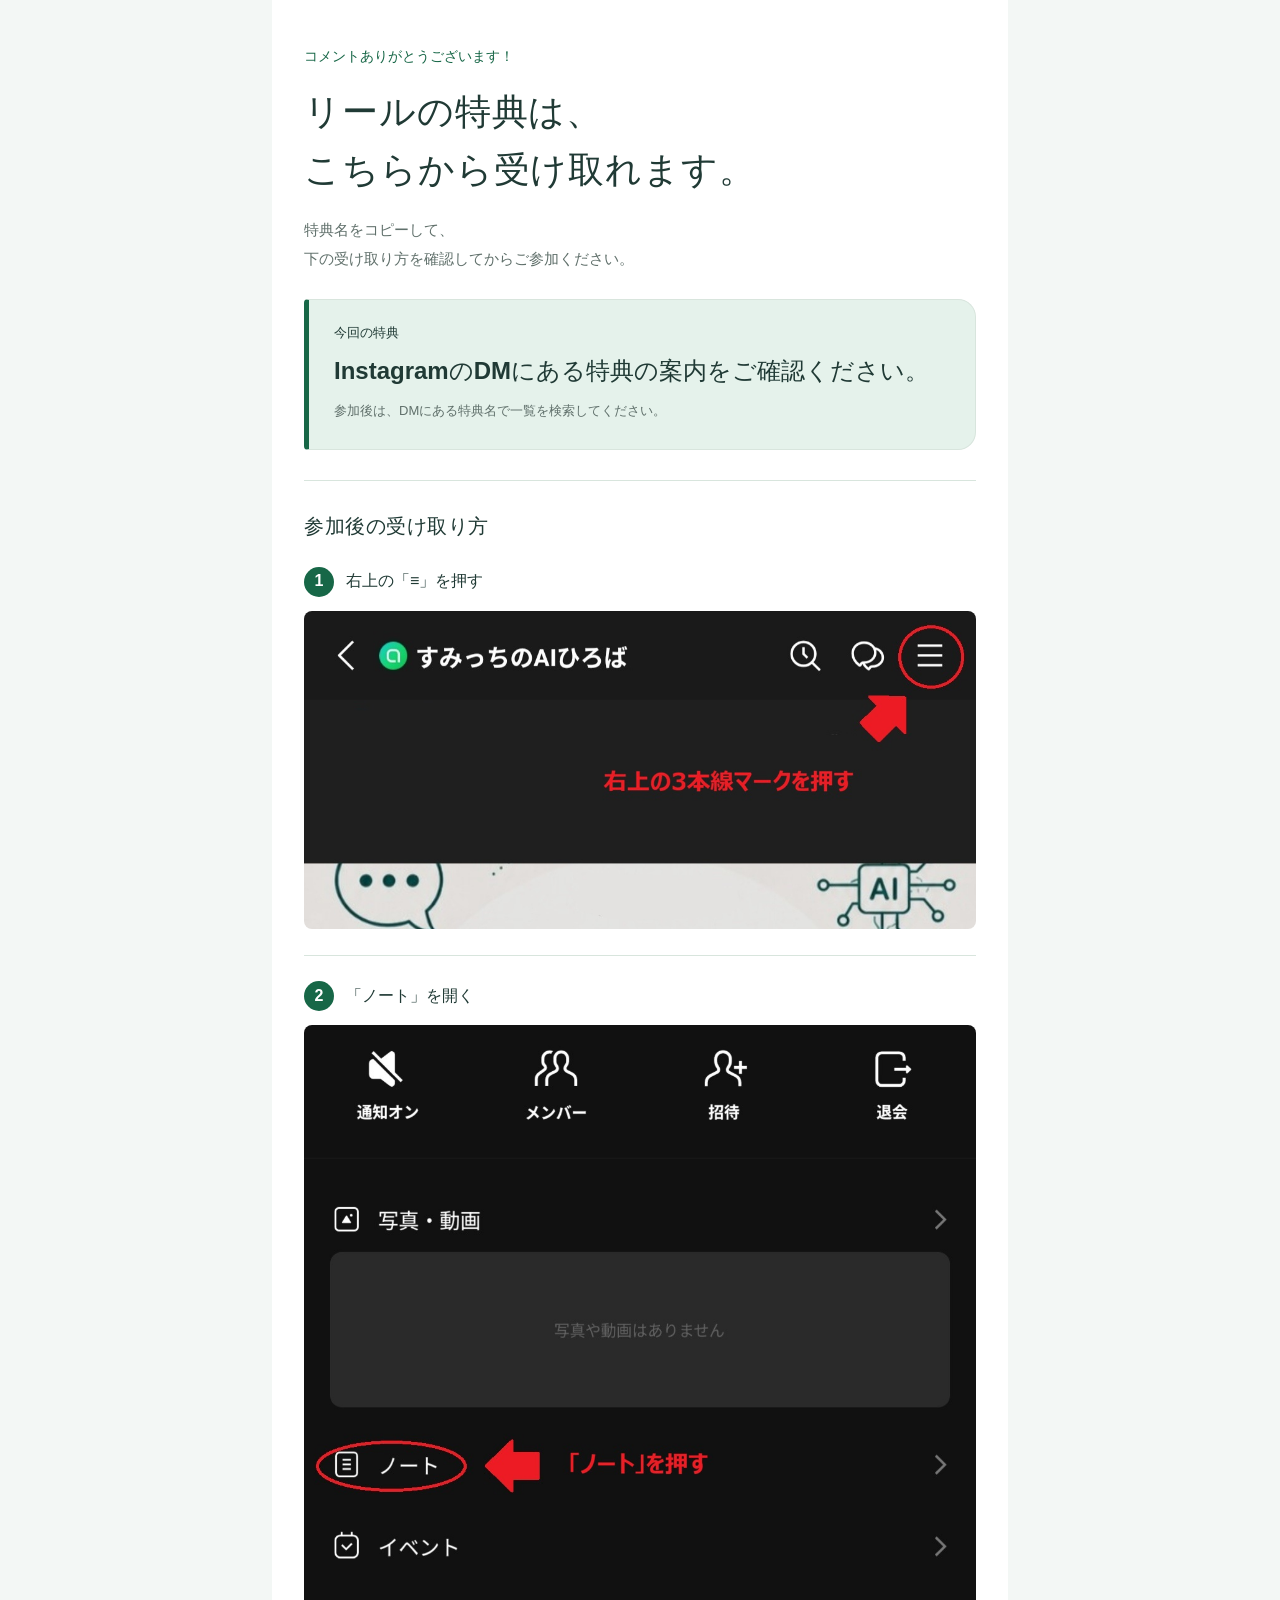
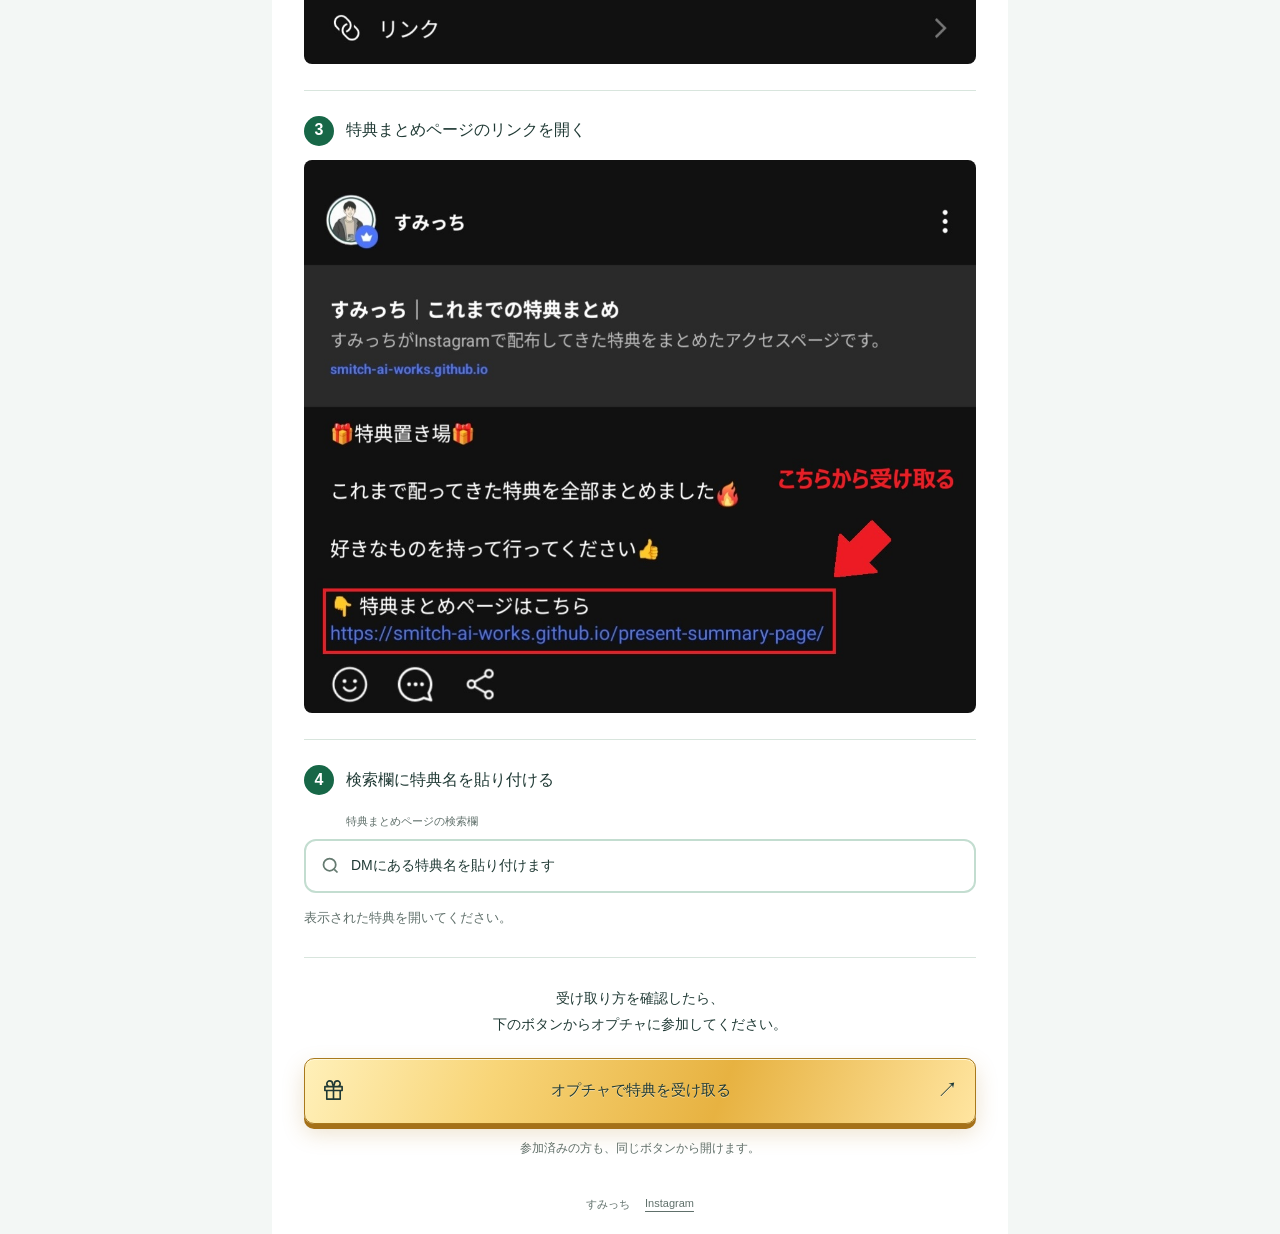
==== receive/index.html @ c3702943 "Add benefit-name receipt guide for Instagram DM panels" ====
<!doctype html>
<html lang="ja">
<head>
  <meta charset="utf-8">
  <meta name="viewport" content="width=device-width, initial-scale=1">
  <meta name="robots" content="noindex, nofollow">
  <meta name="referrer" content="strict-origin-when-cross-origin">
  <meta name="description" content="リールで紹介した特典の受け取り方。特典名をコピーして、オープンチャットの特典一覧で検索してください。">
  <title>リール特典の受け取り方｜すみっち</title>
  <link rel="stylesheet" href="./style.css">
  <script type="module" src="./app.mjs"></script>
</head>
<body>
  <main class="page">
    <header class="intro">
      <p class="intro-label">コメントありがとうございます！</p>
      <h1>リールの特典は、<br>こちらから受け取れます。</h1>
      <p class="intro-copy">特典名をコピーして、<br>下の受け取り方を確認してからご参加ください。</p>
    </header>

    <section class="ticket" aria-labelledby="bonus-heading" aria-busy="true" id="ticket">
      <div class="ticket-main">
        <p class="ticket-label" id="bonus-heading">今回の特典</p>
        <h2 id="bonus-title">特典を読み込んでいます</h2>
        <p class="bonus-help" id="bonus-help">特典名を確認してから、受け取りへ進んでください。</p>
        <button class="copy-button" id="copy-name" type="button" disabled>特典名をコピーする</button>
        <p class="copy-status" id="copy-status" role="status" aria-live="polite"></p>
      </div>
      <img class="bonus-image" id="bonus-image" alt="" hidden>
    </section>

    <section class="steps" aria-labelledby="steps-heading">
      <h2 id="steps-heading">参加後の受け取り方</h2>
      <ol class="guide-steps">
        <li class="guide-step">
          <h3><span class="step-number" aria-hidden="true">1</span>右上の「≡」を押す</h3>
          <img src="./assets/openchat-step-1.jpg" alt="オープンチャットのトーク画面。右上の三本線のメニューを赤い矢印で示しています。" width="1080" height="512">
        </li>
        <li class="guide-step">
          <h3><span class="step-number" aria-hidden="true">2</span>「ノート」を開く</h3>
          <img src="./assets/openchat-step-2.jpg" alt="オープンチャットのメニュー。「ノート」の場所を赤い矢印で示しています。">
        </li>
        <li class="guide-step">
          <h3><span class="step-number" aria-hidden="true">3</span>特典まとめページのリンクを開く</h3>
          <img src="./assets/openchat-step-3.jpg" alt="ノートの特典置き場。「特典まとめページはこちら」のリンクを赤枠と矢印で示しています。" width="1078" height="888">
        </li>
        <li class="guide-step search-step">
          <h3><span class="step-number" aria-hidden="true">4</span>検索欄に特典名を貼り付ける</h3>
          <div class="search-example" aria-label="特典まとめページに入力する特典名">
            <p class="search-example-label">特典まとめページの検索欄</p>
            <div class="search-example-field"><svg viewBox="0 0 24 24" fill="none" stroke="currentColor" stroke-width="2" aria-hidden="true"><circle cx="11" cy="11" r="7"/><path d="m20 20-3.7-3.7"/></svg><span id="search-title">コピーした特典名をここに貼り付けます</span></div>
          </div>
          <p>表示された特典を開いてください。</p>
        </li>
      </ol>
    </section>

    <section class="closing" aria-label="受け取りの案内">
      <p>受け取り方を確認したら、<br>下のボタンからオプチャに参加してください。</p>
      <a class="join-button" data-join href="https://line.me/ti/g2/qdW90KyHBLtjnWgW_cOOmUyWLUoKiN21i-lXwg?utm_source=invitation&amp;utm_medium=link_copy&amp;utm_campaign=default" target="_blank" rel="noopener noreferrer"><svg class="gift-icon" aria-hidden="true" viewBox="0 0 24 24"><path d="M3 8h18v4H3zM5 12v9h14v-9M12 8v13M12 8H8a3 3 0 1 1 3-3l1 3Zm0 0h4a3 3 0 1 0-3-3l-1 3Z"/></svg><span class="join-label">オプチャで特典を受け取る</span><span class="join-arrow" aria-hidden="true">↗</span></a>
      <p class="join-note">参加済みの方も、同じボタンから開けます。</p>
    </section>
    <footer>すみっち <a href="https://www.instagram.com/smitch_ai_works/" target="_blank" rel="noopener noreferrer">Instagram</a></footer>
    <noscript><p class="noscript">DMにある特典名を控え、オプチャのノートから特典一覧へ進んで検索してください。</p></noscript>
  </main>
</body>
</html>
---- receive/style.css ----
:root{color-scheme:light;--paper:#fff;--canvas:#f3f7f5;--ink:#203a35;--muted:#60706b;--green:#176747;--mint:#e5f2eb;--line:#d8e5dd;--yellow:#fff3c4;font-family:"Noto Sans JP","Hiragino Kaku Gothic ProN","Yu Gothic",Meiryo,sans-serif;color:var(--ink);background:var(--canvas);font-synthesis:none}
*{box-sizing:border-box}body{margin:0}button,a{-webkit-tap-highlight-color:transparent}button{font:inherit}a{color:inherit}button:focus-visible,a:focus-visible,summary:focus-visible{outline:3px solid #ad6c14;outline-offset:5px}[hidden]{display:none!important}.page{max-width:736px;margin:0 auto;padding:48px 32px 22px;background:var(--paper);min-height:100vh}.intro-label{font-size:14px;font-weight:700;color:var(--green);margin:0 0 17px}.intro h1{font-size:clamp(25px,4.6vw,36px);font-weight:800;line-height:1.6;letter-spacing:.025em;margin:0}.intro-copy{font-size:15px;line-height:1.9;color:var(--muted);margin:18px 0 26px}.ticket{display:grid;grid-template-columns:minmax(0,1fr) 156px;align-items:center;gap:24px;background:var(--mint);border:1px solid var(--line);border-left:5px solid var(--green);padding:24px 25px 14px;border-radius:4px 18px 18px 4px}.ticket:has(.bonus-image[hidden]){grid-template-columns:1fr}.ticket-label{font-size:13px;font-weight:700;margin:0 0 2px}.bonus-number{font-family:Arial,sans-serif;font-size:50px;line-height:1.16;letter-spacing:-.035em;font-weight:800;color:var(--green);margin:0 0 9px}.ticket h2{font-size:19px;line-height:1.7;margin:0;font-weight:800;overflow-wrap:anywhere}.bonus-help{font-size:13px;line-height:1.8;margin:10px 0 12px;color:var(--muted)}.bonus-image{width:100%;height:auto;aspect-ratio:12/7;object-fit:cover;border-radius:9px}.copy-button{background:var(--paper);border:1px solid #a9c7b7;border-radius:8px;color:var(--green);font-size:13px;font-weight:700;min-height:43px;padding:8px 16px;cursor:pointer}.copy-button:disabled{opacity:.5;cursor:default}.copy-status{font-size:12px;line-height:1.6;min-height:20px;margin:5px 0 0}.join-block{margin:22px 0 36px}.join-button{display:flex;align-items:center;justify-content:center;gap:10px;min-height:62px;padding:14px 17px;background:var(--green);color:#fff;font-size:16px;line-height:1.65;font-weight:800;text-decoration:none;text-align:center;border-radius:10px;box-shadow:0 4px 0 #104832}.join-button:hover{background:#12593d}.join-button span{font-family:Arial,sans-serif;font-size:21px;flex-shrink:0}.join-note{font-size:12px;line-height:1.8;color:var(--muted);text-align:center;margin:12px 0 0}.steps{border-top:1px solid var(--line);padding-top:28px}.steps>h2{font-size:20px;line-height:1.7;letter-spacing:.025em;margin:0 0 24px}.steps ol{list-style:none;padding:0;margin:0}.steps li{display:flex;align-items:flex-start;gap:14px;margin:0 0 24px}.step-number{display:grid;place-items:center;flex:0 0 30px;height:30px;background:var(--green);border-radius:50%;font-family:Arial,sans-serif;color:#fff;font-size:16px;font-weight:700}.steps h3{font-size:15px;line-height:1.9;margin:0 0 3px}.steps li p{font-size:13px;line-height:1.85;color:var(--muted);margin:0}.steps strong{background:var(--yellow);padding:2px 5px;white-space:nowrap}.closing{padding:27px 0 14px}.closing p{font-size:14px;line-height:1.9;text-align:center;margin:0 0 20px}.closing .join-button{font-size:15px}footer{display:flex;justify-content:center;gap:15px;font-size:11px;color:var(--muted);padding-top:24px}footer a{text-underline-offset:4px}.noscript{font-size:14px;line-height:1.8}
@media(max-width:520px){.page{padding:28px 22px 20px}.intro-label{font-size:12px;margin-bottom:13px}.intro h1{font-size:26px;line-height:1.65;letter-spacing:0}.intro-copy{font-size:13px;margin:14px 0 22px}.ticket{grid-template-columns:minmax(0,1fr) 92px;gap:14px;padding:19px 16px 12px}.ticket h2{font-size:16px}.bonus-number{font-size:44px}.bonus-image{align-self:start;margin-top:27px}.bonus-help{font-size:12px}.join-button{font-size:14px;min-height:61px;padding:13px 12px;gap:7px}.join-block{margin-bottom:29px}.steps{padding-top:23px}.steps>h2{font-size:18px}.steps li{gap:11px;margin-bottom:22px}.steps h3{font-size:14px}.steps li p{font-size:12px}.step-number{flex-basis:27px;height:27px;font-size:14px}.closing .join-button{font-size:14px}}
@media(max-width:359px){.page{padding-left:16px;padding-right:16px}.intro h1{font-size:23px}.ticket{grid-template-columns:1fr}.bonus-image{display:none}.join-button{font-size:13px}.join-note{font-size:11px}}

/* 実際の操作画像と見出しを、同じ番号で一続きに表示する。 */
.steps .guide-step{display:block;margin:0;padding:0 0 26px}
.guide-step+.guide-step{border-top:1px solid var(--line);padding-top:25px}
.steps .guide-step h3{display:flex;align-items:center;gap:12px;font-size:16px;line-height:1.8;margin:0 0 14px}
.guide-step img{display:block;width:100%;height:auto;border-radius:8px}
.steps .search-step{padding-bottom:27px;border-bottom:1px solid var(--line)}
.steps .search-step h3{margin-bottom:5px}
.steps .search-step p{padding-left:42px}
@media(max-width:520px){.steps .guide-step h3{font-size:14px;gap:10px}.steps .search-step p{padding-left:37px}.steps .guide-step{padding-bottom:23px}.guide-step+.guide-step{padding-top:23px}}

/* 受け取りボタンを金色で強調。光は初回だけ流す。 */
.join-button{position:relative;isolation:isolate;overflow:hidden;gap:12px;min-height:66px;border:1px solid #a8791d;background:linear-gradient(110deg,#fff0b9 0%,#f8d578 28%,#e7b241 62%,#ffe5a0 100%);color:#203a35;box-shadow:inset 0 1px 0 #fff9dc,0 5px 0 #a57118,0 9px 22px rgba(176,130,41,.24);text-shadow:0 1px 0 rgba(255,255,255,.45)}
.join-button:hover{background:linear-gradient(110deg,#fff5cf 0%,#ffdf8d 28%,#edbf56 62%,#ffebbc 100%)}
.join-button:active{transform:translateY(2px);box-shadow:inset 0 1px 0 #fff9dc,0 3px 0 #a57118,0 5px 14px rgba(176,130,41,.2)}
.join-button>*{position:relative;z-index:1}
.join-button .join-label{font:inherit;flex:1;min-width:0}
.join-button .join-arrow{font-size:21px;flex:0 0 auto}
.join-button .gift-icon{width:23px;height:23px;flex:0 0 auto;fill:none;stroke:currentColor;stroke-width:1.7;stroke-linecap:round;stroke-linejoin:round}
.join-button::after{content:"";position:absolute;z-index:0;inset:-50% auto -50% 0;width:40%;background:linear-gradient(90deg,transparent,rgba(255,255,255,.65),transparent);transform:translateX(-200%) skewX(-20deg);animation:receipt-shine 1.4s ease-out .6s 1 both;pointer-events:none}
.copy-button{max-width:100%}
@keyframes receipt-shine{to{transform:translateX(600%) skewX(-20deg)}}
@media(max-width:520px){.join-button{gap:9px;min-height:64px}.join-button .gift-icon{width:21px;height:21px}}
@media(prefers-reduced-motion:reduce){.join-button::after{animation:none;opacity:0}}

.ticket{margin-bottom:30px}
.closing .join-note{font-size:12px;line-height:1.8;color:var(--muted);margin:14px 0 0}
.ticket-label{margin-bottom:10px}
.ticket h2{font-size:24px;line-height:1.55}
.search-example{margin:16px 0 13px}
.steps .search-example-label{font-size:11px;padding:0;margin-bottom:7px;color:var(--muted)}
.search-example-field{display:flex;align-items:center;gap:10px;min-height:54px;border:2px solid #c3ddd0;border-radius:12px;padding:12px 14px;background:#fff;font-size:14px;line-height:1.65;overflow-wrap:anywhere}
.search-example-field svg{width:21px;height:21px;flex:0 0 auto;color:#657a70}
.steps .search-step>p{padding-left:0}
@media(max-width:520px){.ticket h2{font-size:20px}.search-example-field{font-size:13px;padding:11px 12px}}
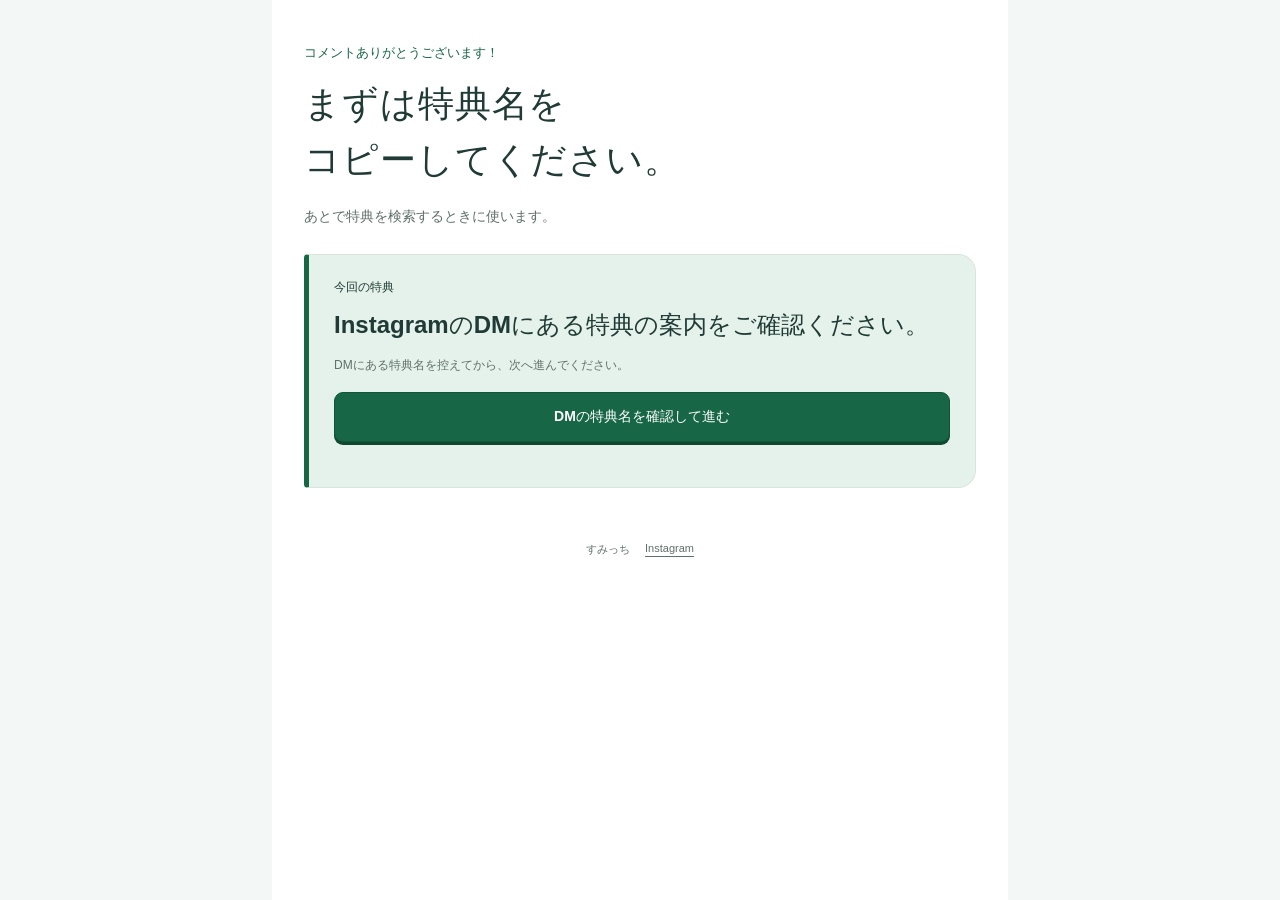
==== commit 0008ccd8: "Guide benefit receipt through copy and sequential steps" ====
--- a/receive/index.html
+++ b/receive/index.html
@@ -7,61 +7,80 @@
   <meta name="referrer" content="strict-origin-when-cross-origin">
   <meta name="description" content="リールで紹介した特典の受け取り方。特典名をコピーして、オープンチャットの特典一覧で検索してください。">
   <title>リール特典の受け取り方｜すみっち</title>
-  <link rel="stylesheet" href="./style.css">
-  <script type="module" src="./app.mjs"></script>
+  <link rel="stylesheet" href="./style.css?v=20261031-guided1">
+  <script type="module" src="./app.mjs?v=20261031-guided1"></script>
 </head>
 <body>
   <main class="page">
     <header class="intro">
       <p class="intro-label">コメントありがとうございます！</p>
-      <h1>リールの特典は、<br>こちらから受け取れます。</h1>
-      <p class="intro-copy">特典名をコピーして、<br>下の受け取り方を確認してからご参加ください。</p>
+      <h1>まずは特典名を<br>コピーしてください。</h1>
+      <p class="intro-copy">あとで特典を検索するときに使います。</p>
     </header>
 
     <section class="ticket" aria-labelledby="bonus-heading" aria-busy="true" id="ticket">
       <div class="ticket-main">
         <p class="ticket-label" id="bonus-heading">今回の特典</p>
         <h2 id="bonus-title">特典を読み込んでいます</h2>
-        <p class="bonus-help" id="bonus-help">特典名を確認してから、受け取りへ進んでください。</p>
-        <button class="copy-button" id="copy-name" type="button" disabled>特典名をコピーする</button>
+        <p class="bonus-help" id="bonus-help">コピーすると、受け取り方が表示されます。</p>
+        <button class="copy-button" id="copy-name" type="button" disabled>特典名をコピーして進む ↓</button>
         <p class="copy-status" id="copy-status" role="status" aria-live="polite"></p>
+        <button class="manual-next" id="manual-next" type="button" hidden>コピーできたら次へ</button>
       </div>
       <img class="bonus-image" id="bonus-image" alt="" hidden>
     </section>
 
-    <section class="steps" aria-labelledby="steps-heading">
-      <h2 id="steps-heading">参加後の受け取り方</h2>
+    <section class="steps" id="receipt-guide" aria-labelledby="steps-heading" hidden>
+      <div class="guide-heading">
+        <h2 id="steps-heading" tabindex="-1">特典の受け取り方</h2>
+        <p class="guide-progress" id="guide-progress" role="status" aria-live="polite">手順 1 / 4</p>
+      </div>
+      <p class="guide-intro">上から順番に、画面を確認してください。</p>
       <ol class="guide-steps">
-        <li class="guide-step">
+        <li class="guide-step" hidden>
           <h3><span class="step-number" aria-hidden="true">1</span>右上の「≡」を押す</h3>
           <img src="./assets/openchat-step-1.jpg" alt="オープンチャットのトーク画面。右上の三本線のメニューを赤い矢印で示しています。" width="1080" height="512">
+          <p class="step-scroll-prompt"><span aria-hidden="true">↓</span>下へスクロールして次の手順へ</p>
+          <button class="keyboard-next" type="button" data-next>手順2を表示する</button>
+          <div class="step-end" data-step-end aria-hidden="true"></div>
         </li>
-        <li class="guide-step">
+        <li class="guide-step" hidden>
           <h3><span class="step-number" aria-hidden="true">2</span>「ノート」を開く</h3>
-          <img src="./assets/openchat-step-2.jpg" alt="オープンチャットのメニュー。「ノート」の場所を赤い矢印で示しています。">
+          <img src="./assets/openchat-step-2.jpg" alt="オープンチャットのメニュー。「ノート」の場所を赤い矢印で示しています。" width="1078" height="1024">
+          <p class="step-scroll-prompt"><span aria-hidden="true">↓</span>下へスクロールして次の手順へ</p>
+          <button class="keyboard-next" type="button" data-next>手順3を表示する</button>
+          <div class="step-end" data-step-end aria-hidden="true"></div>
         </li>
-        <li class="guide-step">
+        <li class="guide-step" hidden>
           <h3><span class="step-number" aria-hidden="true">3</span>特典まとめページのリンクを開く</h3>
           <img src="./assets/openchat-step-3.jpg" alt="ノートの特典置き場。「特典まとめページはこちら」のリンクを赤枠と矢印で示しています。" width="1078" height="888">
+          <p class="step-scroll-prompt"><span aria-hidden="true">↓</span>下へスクロールして次の手順へ</p>
+          <button class="keyboard-next" type="button" data-next>手順4を表示する</button>
+          <div class="step-end" data-step-end aria-hidden="true"></div>
         </li>
-        <li class="guide-step search-step">
+        <li class="guide-step search-step" hidden>
           <h3><span class="step-number" aria-hidden="true">4</span>検索欄に特典名を貼り付ける</h3>
           <div class="search-example" aria-label="特典まとめページに入力する特典名">
             <p class="search-example-label">特典まとめページの検索欄</p>
             <div class="search-example-field"><svg viewBox="0 0 24 24" fill="none" stroke="currentColor" stroke-width="2" aria-hidden="true"><circle cx="11" cy="11" r="7"/><path d="m20 20-3.7-3.7"/></svg><span id="search-title">コピーした特典名をここに貼り付けます</span></div>
           </div>
           <p>表示された特典を開いてください。</p>
+          <p class="step-scroll-prompt"><span aria-hidden="true">↓</span>下へスクロールして受け取りへ</p>
+          <button class="keyboard-next" type="button" data-next>特典の受け取りボタンを表示する</button>
+          <div class="step-end" data-step-end aria-hidden="true"></div>
         </li>
       </ol>
+      <div class="flow-tail" id="flow-tail" aria-hidden="true"><span>↓</span></div>
     </section>
 
-    <section class="closing" aria-label="受け取りの案内">
-      <p>受け取り方を確認したら、<br>下のボタンからオプチャに参加してください。</p>
-      <a class="join-button" data-join href="https://line.me/ti/g2/qdW90KyHBLtjnWgW_cOOmUyWLUoKiN21i-lXwg?utm_source=invitation&amp;utm_medium=link_copy&amp;utm_campaign=default" target="_blank" rel="noopener noreferrer"><svg class="gift-icon" aria-hidden="true" viewBox="0 0 24 24"><path d="M3 8h18v4H3zM5 12v9h14v-9M12 8v13M12 8H8a3 3 0 1 1 3-3l1 3Zm0 0h4a3 3 0 1 0-3-3l-1 3Z"/></svg><span class="join-label">オプチャで特典を受け取る</span><span class="join-arrow" aria-hidden="true">↗</span></a>
-      <p class="join-note">参加済みの方も、同じボタンから開けます。</p>
+    <section class="closing" id="receipt-closing" aria-labelledby="closing-heading" hidden>
+      <div class="closing-spark" aria-hidden="true">✦</div>
+      <h2 id="closing-heading">特典は、<br>ここにまとめています。</h2>
+      <p>今回の特典はもちろん、<br>ほかの特典もまとめています。<br>気になるものも、一緒に持っていってください🙌</p>
+      <div class="join-frame"><a class="join-button" data-join href="https://line.me/ti/g2/qdW90KyHBLtjnWgW_cOOmUyWLUoKiN21i-lXwg?utm_source=invitation&amp;utm_medium=link_copy&amp;utm_campaign=default" target="_blank" rel="noopener noreferrer"><svg class="gift-icon" aria-hidden="true" viewBox="0 0 24 24"><path d="M3 8h18v4H3zM5 12v9h14v-9M12 8v13M12 8H8a3 3 0 1 1 3-3l1 3Zm0 0h4a3 3 0 1 0-3-3l-1 3Z"/></svg><span class="join-label">特典を受け取る</span><span class="join-arrow" aria-hidden="true">›</span></a></div>
     </section>
     <footer>すみっち <a href="https://www.instagram.com/smitch_ai_works/" target="_blank" rel="noopener noreferrer">Instagram</a></footer>
-    <noscript><p class="noscript">DMにある特典名を控え、オプチャのノートから特典一覧へ進んで検索してください。</p></noscript>
+    <noscript><p class="noscript">DMにある特典名を控え、下のボタンからオプチャへ。右上の「≡」→「ノート」→特典まとめページへ進み、特典名で検索してください。</p><a class="join-button" href="https://line.me/ti/g2/qdW90KyHBLtjnWgW_cOOmUyWLUoKiN21i-lXwg?utm_source=invitation&amp;utm_medium=link_copy&amp;utm_campaign=default" target="_blank" rel="noopener noreferrer">特典を受け取る</a></noscript>
   </main>
 </body>
 </html>
--- a/receive/style.css
+++ b/receive/style.css
@@ -1,39 +1,7 @@
-:root{color-scheme:light;--paper:#fff;--canvas:#f3f7f5;--ink:#203a35;--muted:#60706b;--green:#176747;--mint:#e5f2eb;--line:#d8e5dd;--yellow:#fff3c4;font-family:"Noto Sans JP","Hiragino Kaku Gothic ProN","Yu Gothic",Meiryo,sans-serif;color:var(--ink);background:var(--canvas);font-synthesis:none}
-*{box-sizing:border-box}body{margin:0}button,a{-webkit-tap-highlight-color:transparent}button{font:inherit}a{color:inherit}button:focus-visible,a:focus-visible,summary:focus-visible{outline:3px solid #ad6c14;outline-offset:5px}[hidden]{display:none!important}.page{max-width:736px;margin:0 auto;padding:48px 32px 22px;background:var(--paper);min-height:100vh}.intro-label{font-size:14px;font-weight:700;color:var(--green);margin:0 0 17px}.intro h1{font-size:clamp(25px,4.6vw,36px);font-weight:800;line-height:1.6;letter-spacing:.025em;margin:0}.intro-copy{font-size:15px;line-height:1.9;color:var(--muted);margin:18px 0 26px}.ticket{display:grid;grid-template-columns:minmax(0,1fr) 156px;align-items:center;gap:24px;background:var(--mint);border:1px solid var(--line);border-left:5px solid var(--green);padding:24px 25px 14px;border-radius:4px 18px 18px 4px}.ticket:has(.bonus-image[hidden]){grid-template-columns:1fr}.ticket-label{font-size:13px;font-weight:700;margin:0 0 2px}.bonus-number{font-family:Arial,sans-serif;font-size:50px;line-height:1.16;letter-spacing:-.035em;font-weight:800;color:var(--green);margin:0 0 9px}.ticket h2{font-size:19px;line-height:1.7;margin:0;font-weight:800;overflow-wrap:anywhere}.bonus-help{font-size:13px;line-height:1.8;margin:10px 0 12px;color:var(--muted)}.bonus-image{width:100%;height:auto;aspect-ratio:12/7;object-fit:cover;border-radius:9px}.copy-button{background:var(--paper);border:1px solid #a9c7b7;border-radius:8px;color:var(--green);font-size:13px;font-weight:700;min-height:43px;padding:8px 16px;cursor:pointer}.copy-button:disabled{opacity:.5;cursor:default}.copy-status{font-size:12px;line-height:1.6;min-height:20px;margin:5px 0 0}.join-block{margin:22px 0 36px}.join-button{display:flex;align-items:center;justify-content:center;gap:10px;min-height:62px;padding:14px 17px;background:var(--green);color:#fff;font-size:16px;line-height:1.65;font-weight:800;text-decoration:none;text-align:center;border-radius:10px;box-shadow:0 4px 0 #104832}.join-button:hover{background:#12593d}.join-button span{font-family:Arial,sans-serif;font-size:21px;flex-shrink:0}.join-note{font-size:12px;line-height:1.8;color:var(--muted);text-align:center;margin:12px 0 0}.steps{border-top:1px solid var(--line);padding-top:28px}.steps>h2{font-size:20px;line-height:1.7;letter-spacing:.025em;margin:0 0 24px}.steps ol{list-style:none;padding:0;margin:0}.steps li{display:flex;align-items:flex-start;gap:14px;margin:0 0 24px}.step-number{display:grid;place-items:center;flex:0 0 30px;height:30px;background:var(--green);border-radius:50%;font-family:Arial,sans-serif;color:#fff;font-size:16px;font-weight:700}.steps h3{font-size:15px;line-height:1.9;margin:0 0 3px}.steps li p{font-size:13px;line-height:1.85;color:var(--muted);margin:0}.steps strong{background:var(--yellow);padding:2px 5px;white-space:nowrap}.closing{padding:27px 0 14px}.closing p{font-size:14px;line-height:1.9;text-align:center;margin:0 0 20px}.closing .join-button{font-size:15px}footer{display:flex;justify-content:center;gap:15px;font-size:11px;color:var(--muted);padding-top:24px}footer a{text-underline-offset:4px}.noscript{font-size:14px;line-height:1.8}
-@media(max-width:520px){.page{padding:28px 22px 20px}.intro-label{font-size:12px;margin-bottom:13px}.intro h1{font-size:26px;line-height:1.65;letter-spacing:0}.intro-copy{font-size:13px;margin:14px 0 22px}.ticket{grid-template-columns:minmax(0,1fr) 92px;gap:14px;padding:19px 16px 12px}.ticket h2{font-size:16px}.bonus-number{font-size:44px}.bonus-image{align-self:start;margin-top:27px}.bonus-help{font-size:12px}.join-button{font-size:14px;min-height:61px;padding:13px 12px;gap:7px}.join-block{margin-bottom:29px}.steps{padding-top:23px}.steps>h2{font-size:18px}.steps li{gap:11px;margin-bottom:22px}.steps h3{font-size:14px}.steps li p{font-size:12px}.step-number{flex-basis:27px;height:27px;font-size:14px}.closing .join-button{font-size:14px}}
-@media(max-width:359px){.page{padding-left:16px;padding-right:16px}.intro h1{font-size:23px}.ticket{grid-template-columns:1fr}.bonus-image{display:none}.join-button{font-size:13px}.join-note{font-size:11px}}
-
-/* 実際の操作画像と見出しを、同じ番号で一続きに表示する。 */
-.steps .guide-step{display:block;margin:0;padding:0 0 26px}
-.guide-step+.guide-step{border-top:1px solid var(--line);padding-top:25px}
-.steps .guide-step h3{display:flex;align-items:center;gap:12px;font-size:16px;line-height:1.8;margin:0 0 14px}
-.guide-step img{display:block;width:100%;height:auto;border-radius:8px}
-.steps .search-step{padding-bottom:27px;border-bottom:1px solid var(--line)}
-.steps .search-step h3{margin-bottom:5px}
-.steps .search-step p{padding-left:42px}
-@media(max-width:520px){.steps .guide-step h3{font-size:14px;gap:10px}.steps .search-step p{padding-left:37px}.steps .guide-step{padding-bottom:23px}.guide-step+.guide-step{padding-top:23px}}
-
-/* 受け取りボタンを金色で強調。光は初回だけ流す。 */
-.join-button{position:relative;isolation:isolate;overflow:hidden;gap:12px;min-height:66px;border:1px solid #a8791d;background:linear-gradient(110deg,#fff0b9 0%,#f8d578 28%,#e7b241 62%,#ffe5a0 100%);color:#203a35;box-shadow:inset 0 1px 0 #fff9dc,0 5px 0 #a57118,0 9px 22px rgba(176,130,41,.24);text-shadow:0 1px 0 rgba(255,255,255,.45)}
-.join-button:hover{background:linear-gradient(110deg,#fff5cf 0%,#ffdf8d 28%,#edbf56 62%,#ffebbc 100%)}
-.join-button:active{transform:translateY(2px);box-shadow:inset 0 1px 0 #fff9dc,0 3px 0 #a57118,0 5px 14px rgba(176,130,41,.2)}
-.join-button>*{position:relative;z-index:1}
-.join-button .join-label{font:inherit;flex:1;min-width:0}
-.join-button .join-arrow{font-size:21px;flex:0 0 auto}
-.join-button .gift-icon{width:23px;height:23px;flex:0 0 auto;fill:none;stroke:currentColor;stroke-width:1.7;stroke-linecap:round;stroke-linejoin:round}
-.join-button::after{content:"";position:absolute;z-index:0;inset:-50% auto -50% 0;width:40%;background:linear-gradient(90deg,transparent,rgba(255,255,255,.65),transparent);transform:translateX(-200%) skewX(-20deg);animation:receipt-shine 1.4s ease-out .6s 1 both;pointer-events:none}
-.copy-button{max-width:100%}
-@keyframes receipt-shine{to{transform:translateX(600%) skewX(-20deg)}}
-@media(max-width:520px){.join-button{gap:9px;min-height:64px}.join-button .gift-icon{width:21px;height:21px}}
-@media(prefers-reduced-motion:reduce){.join-button::after{animation:none;opacity:0}}
-
-.ticket{margin-bottom:30px}
-.closing .join-note{font-size:12px;line-height:1.8;color:var(--muted);margin:14px 0 0}
-.ticket-label{margin-bottom:10px}
-.ticket h2{font-size:24px;line-height:1.55}
-.search-example{margin:16px 0 13px}
-.steps .search-example-label{font-size:11px;padding:0;margin-bottom:7px;color:var(--muted)}
-.search-example-field{display:flex;align-items:center;gap:10px;min-height:54px;border:2px solid #c3ddd0;border-radius:12px;padding:12px 14px;background:#fff;font-size:14px;line-height:1.65;overflow-wrap:anywhere}
-.search-example-field svg{width:21px;height:21px;flex:0 0 auto;color:#657a70}
-.steps .search-step>p{padding-left:0}
-@media(max-width:520px){.ticket h2{font-size:20px}.search-example-field{font-size:13px;padding:11px 12px}}
+:root{color-scheme:light;--paper:#fff;--canvas:#f3f7f5;--ink:#203a35;--muted:#60706b;--green:#176747;--mint:#e5f2eb;--line:#d8e5dd;--gold:#b88224;font-family:"Noto Sans JP","Hiragino Kaku Gothic ProN","Yu Gothic",Meiryo,sans-serif;color:var(--ink);background:var(--canvas);font-synthesis:none}
+*{box-sizing:border-box}body{margin:0}button,a{-webkit-tap-highlight-color:transparent}button{font:inherit}a{color:inherit}[hidden]{display:none!important}button:focus-visible,a:focus-visible{outline:3px solid #ad6c14;outline-offset:5px}.page{max-width:736px;min-height:100svh;margin:0 auto;padding:44px 32px 22px;background:var(--paper)}.intro-label{font-size:13px;font-weight:700;color:var(--green);margin:0 0 14px}.intro h1{font-size:clamp(26px,4.6vw,36px);font-weight:800;line-height:1.55;letter-spacing:.025em;margin:0}.intro-copy{font-size:14px;line-height:1.9;color:var(--muted);margin:15px 0 25px}.ticket{display:grid;grid-template-columns:minmax(0,1fr) 156px;align-items:center;gap:24px;background:var(--mint);border:1px solid var(--line);border-left:5px solid var(--green);padding:24px 25px 17px;border-radius:4px 18px 18px 4px;margin-bottom:30px}.ticket:has(.bonus-image[hidden]){grid-template-columns:1fr}.ticket-label{font-size:12px;font-weight:700;margin:0 0 10px}.ticket h2{font-size:24px;line-height:1.55;margin:0;font-weight:800;overflow-wrap:anywhere;user-select:text;-webkit-user-select:text}.bonus-help{font-size:12px;line-height:1.8;margin:12px 0 15px;color:var(--muted)}.bonus-image{width:100%;height:auto;aspect-ratio:12/7;object-fit:cover;border-radius:9px}.copy-button{display:block;max-width:100%;width:100%;min-height:50px;border:1px solid #115637;border-radius:9px;background:var(--green);color:#fff;font-size:14px;font-weight:800;line-height:1.65;padding:12px 14px;box-shadow:0 3px 0 #104832;cursor:pointer}.copy-button:hover{background:#12593d}.copy-button:disabled{opacity:.5;cursor:default}.copy-button:active{transform:translateY(1px)}.copy-status{font-size:12px;line-height:1.7;min-height:20px;margin:8px 0 0}.manual-next{background:white;border:1px solid #a9c7b7;border-radius:8px;min-height:44px;padding:8px 13px;font-size:13px;color:var(--green);cursor:pointer;margin-top:10px}
+.steps{overflow-anchor:none;padding-top:24px;border-top:1px solid var(--line);scroll-margin-top:20px}.guide-heading{display:flex;align-items:center;justify-content:space-between;gap:12px}.guide-heading h2{font-size:23px;line-height:1.6;margin:0;font-weight:800}.guide-progress{flex-shrink:0;font-size:12px;line-height:1.6;color:var(--green);margin:0;white-space:nowrap}.guide-intro{font-size:13px;line-height:1.9;color:var(--muted);margin:9px 0 23px}.guide-steps{list-style:none;padding:0;margin:0}.guide-step{position:relative;display:flex;flex-direction:column;padding:25px 23px 18px;margin:0 0 22px;background:#fff;border:1px solid var(--line);border-radius:14px;box-shadow:0 7px 24px #173f2b06;scroll-margin-top:20px}.guide-step h3{display:flex;align-items:center;gap:12px;font-size:17px;line-height:1.7;margin:0 0 20px}.step-number{display:grid;place-items:center;flex:0 0 32px;height:32px;border-radius:50%;background:var(--green);color:white;font-family:Arial,sans-serif;font-size:16px;font-weight:700}.guide-step img{display:block;width:100%;height:auto;border-radius:8px}.guide-step>p{font-size:13px;line-height:1.85;color:var(--muted);margin:0}.guide-step>.step-scroll-prompt{display:flex;align-items:center;justify-content:center;gap:9px;margin:auto 0 0;padding:22px 0 9px;font-size:12px;color:var(--green)}.step-scroll-prompt span{font-size:20px}.step-end{height:1px;flex:0 0 1px}.search-example{margin:5px 0 17px}.search-example-label{font-size:11px;line-height:1.8;color:var(--muted);margin:0 0 7px}.search-example-field{display:flex;align-items:center;gap:10px;min-height:58px;border:2px solid #c3ddd0;border-radius:11px;padding:13px 14px;background:#f7faf8;font-size:14px;line-height:1.7;overflow-wrap:anywhere}.search-example-field svg{width:21px;height:21px;flex:0 0 auto;color:#657a70}.flow-tail{height:75svh;min-height:460px;max-height:800px;display:flex;justify-content:center;align-items:flex-start;padding-top:6px;background:linear-gradient(#f3f8f5 0%,#fff 68%);border-radius:14px}.flow-tail span{display:grid;place-items:center;width:40px;height:40px;border:1px solid #d7e5db;border-radius:50%;font-size:21px;color:var(--green);background:#fff}.keyboard-next:not(:focus-visible){position:absolute;width:1px;height:1px;padding:0;overflow:hidden;clip-path:inset(50%);white-space:nowrap;border:0}.keyboard-next:focus-visible{margin-top:10px;min-height:44px;border:1px solid var(--line);border-radius:8px;background:var(--mint);color:var(--green);cursor:pointer}.is-entering{animation:receipt-appear .42s cubic-bezier(.2,.8,.2,1) both}@keyframes receipt-appear{from{opacity:0;transform:translateY(16px) scale(.985)}to{opacity:1;transform:none}}
+.closing{position:relative;margin:26px 0 9px;padding:30px 26px 35px;border:1px solid #e2c98e;border-radius:18px;text-align:center;background:radial-gradient(ellipse at 50% 0%,#fff1c890,transparent 66%),linear-gradient(135deg,#fffef8,#fdf7e9);box-shadow:inset 0 0 0 5px #ffffffb0,0 14px 36px #95722712}.closing-spark{font-size:26px;line-height:1;color:#ba872b;margin-bottom:14px;text-shadow:0 0 18px #eaca79}.closing h2{font-size:27px;line-height:1.6;letter-spacing:.025em;margin:0 0 17px;font-weight:800}.closing>p{font-size:14px;line-height:2;margin:0 0 24px}.join-frame{position:relative;border-radius:17px;padding:5px;background:linear-gradient(120deg,#d3a541,#fff8ce 22%,#a4711d 46%,#f9dfa0 72%,#d09a32);box-shadow:0 0 0 1px #b5802a,0 6px 0 #a16c1e,0 16px 32px #aa781c38}.join-frame::before,.join-frame::after{content:"✦";position:absolute;z-index:2;color:#fff7ce;text-shadow:0 0 7px #d5a243,0 0 15px #e7bd60;pointer-events:none}.join-frame::before{font-size:23px;top:-13px;left:22px}.join-frame::after{font-size:18px;bottom:-13px;right:20px}.join-button{position:relative;isolation:isolate;overflow:hidden;display:flex;align-items:center;justify-content:center;gap:13px;min-height:76px;padding:17px 20px;border:1px solid #fff0b1;border-radius:12px;text-decoration:none;background:linear-gradient(112deg,#fff5c8 0%,#f7d77d 20%,#ffedaa 42%,#e9b741 64%,#ffe6a1 84%,#f6d27a 100%);color:#243b2e;font-size:21px;line-height:1.5;font-weight:800;text-shadow:0 1px 0 #fff4c6;box-shadow:inset 0 2px 0 #fffde8,inset 0 -2px 0 #c99229}.join-button>*{position:relative;z-index:1}.join-label{flex:1;min-width:0}.join-arrow{font-size:31px;line-height:1;flex:0 0 auto}.gift-icon{width:27px;height:27px;flex:0 0 auto;fill:none;stroke:currentColor;stroke-width:1.7;stroke-linecap:round;stroke-linejoin:round}.join-button:hover{filter:brightness(1.035)}.join-button:active{transform:translateY(2px)}.join-button::after{content:"";position:absolute;z-index:0;inset:-70% auto -70% 0;width:34%;background:linear-gradient(90deg,transparent,#ffffffe6,transparent);transform:translateX(-220%) skewX(-22deg);animation:receipt-shine 1.4s ease-out .3s 2;pointer-events:none}@keyframes receipt-shine{to{transform:translateX(600%) skewX(-22deg)}}footer{display:flex;justify-content:center;gap:15px;font-size:11px;color:var(--muted);padding-top:24px}footer a{text-underline-offset:4px}.noscript{font-size:14px;line-height:1.9}
+@media(max-width:520px){.page{padding:28px 20px 20px}.intro-label{font-size:12px;margin-bottom:13px}.intro h1{font-size:27px;letter-spacing:0}.intro-copy{font-size:13px;margin:13px 0 22px}.ticket{grid-template-columns:minmax(0,1fr) 88px;gap:14px;padding:20px 16px 13px}.ticket h2{font-size:20px}.bonus-image{align-self:start;margin-top:27px}.copy-button{font-size:13px;padding:11px 10px}.steps{padding-top:22px}.guide-heading h2{font-size:20px}.guide-progress{font-size:11px}.guide-intro{font-size:12px;margin-bottom:19px}.guide-step{padding:21px 15px 14px;margin-bottom:18px}.guide-step h3{font-size:15px;gap:10px;margin-bottom:17px}.step-number{flex-basis:29px;height:29px;font-size:15px}.guide-step>.step-scroll-prompt{font-size:11px;gap:7px}.search-example-field{font-size:13px;padding:11px 12px;gap:8px}.closing{padding:27px 18px 30px}.closing h2{font-size:24px}.closing>p{font-size:12px;line-height:2.05;margin-bottom:23px}.join-button{font-size:19px;gap:10px;min-height:73px;padding:15px 12px}.gift-icon{width:24px;height:24px}}
+@media(max-width:359px){.page{padding-left:15px;padding-right:15px}.intro h1{font-size:25px}.ticket{grid-template-columns:1fr}.bonus-image{margin-top:0;max-width:150px}.ticket h2{font-size:21px}.guide-heading h2{font-size:18px}.guide-step{padding-left:12px;padding-right:12px}.guide-step h3{font-size:14px;gap:8px}.closing{padding-left:14px;padding-right:14px}.closing h2{font-size:22px}.join-button{font-size:18px;gap:8px}.gift-icon{width:22px;height:22px}}
+@media(prefers-reduced-motion:reduce){.is-entering{animation:none}.join-button::after{animation:none;opacity:0}*,*::before,*::after{scroll-behavior:auto!important}}
